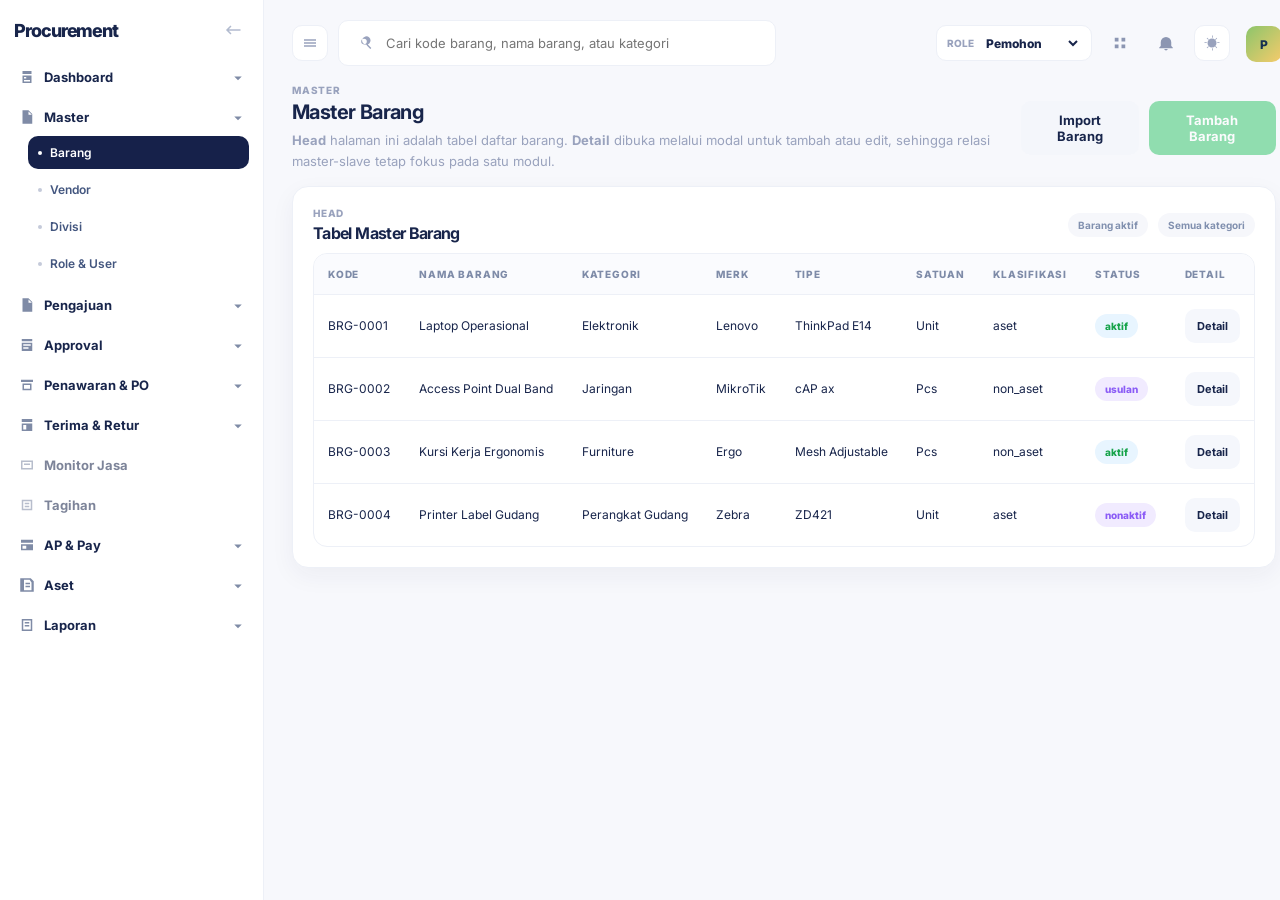
==== index.html @ 5fab6280 "menambahkan prototype" ====
﻿<!DOCTYPE html>
<html lang="en">
  <head>
    <meta charset="UTF-8" />
    <meta name="viewport" content="width=device-width, initial-scale=1.0" />
    <title>Master Barang - Procurement UI Prototype</title>
    <link rel="preconnect" href="https://fonts.googleapis.com" />
    <link rel="preconnect" href="https://fonts.gstatic.com" crossorigin />
    <link
      href="https://fonts.googleapis.com/css2?family=Inter:wght@400;500;600;700;800&display=swap"
      rel="stylesheet"
    />
    <link rel="stylesheet" href="./styles.css" />
  </head>
  <body
    data-theme="light"
    data-entity-singular="Barang"
    data-entity-plural="Master Barang"
  >
    <div class="app-shell">
      <aside class="sidebar" id="sidebar">
        <div class="sidebar-brand">
          <div class="brand-word">Procurement</div>
          <button class="collapse-button" type="button" aria-label="Collapse sidebar">
            <svg viewBox="0 0 24 24" aria-hidden="true">
              <path d="M10 7.4 8.6 6 2.6 12l6 6 1.4-1.4L6.4 13H22v-2H6.4L10 7.4Z" />
            </svg>
          </button>
        </div>

        <nav class="sidebar-nav">
          <div class="nav-module">
            <button class="nav-module-head" type="button" aria-expanded="false">
              <span class="nav-module-title">
                <span class="nav-module-icon">
                  <svg viewBox="0 0 24 24" aria-hidden="true">
                    <path d="M6 4h12v4H6V4Zm0 6h12v10H6V10Zm2 2v2h3v-2H8Zm0 4v2h8v-2H8Z" />
                  </svg>
                </span>
                Dashboard
              </span>
              <span class="nav-module-arrow">
                <svg viewBox="0 0 24 24" aria-hidden="true">
                  <path d="m7 10 5 5 5-5H7Z" />
                </svg>
              </span>
            </button>
            <div class="nav-submenu" hidden>
              <a class="nav-sublink is-disabled" href="#">Ringkas</a>
              <a class="nav-sublink is-disabled" href="#">Inbox</a>
            </div>
          </div>
          <div class="nav-module">
            <button class="nav-module-head" type="button" aria-expanded="true">
              <span class="nav-module-title">
                <span class="nav-module-icon">
                  <svg viewBox="0 0 24 24" aria-hidden="true">
                    <path d="M6 3h8l5 5v13H6V3Zm8 1.5V9h4.5L14 4.5Z" />
                  </svg>
                </span>
                Master
              </span>
              <span class="nav-module-arrow">
                <svg viewBox="0 0 24 24" aria-hidden="true">
                  <path d="m7 10 5 5 5-5H7Z" />
                </svg>
              </span>
            </button>
            <div class="nav-submenu">
              <a class="nav-sublink active" href="./index.html">Barang</a>
              <a class="nav-sublink" href="./master-vendor.html">Vendor</a>
              <a class="nav-sublink" href="./master-divisi-role.html">Divisi</a>
              <a class="nav-sublink" href="./master-divisi-role.html">Role & User</a>
            </div>
          </div>
          <div class="nav-module">
            <button class="nav-module-head" type="button" aria-expanded="false">
              <span class="nav-module-title">
                <span class="nav-module-icon">
                  <svg viewBox="0 0 24 24" aria-hidden="true">
                    <path d="M6 3h8l5 5v13H6V3Zm8 1.5V9h4.5L14 4.5Z" />
                  </svg>
                </span>
                Pengajuan
              </span>
              <span class="nav-module-arrow">
                <svg viewBox="0 0 24 24" aria-hidden="true">
                  <path d="m7 10 5 5 5-5H7Z" />
                </svg>
              </span>
            </button>
            <div class="nav-submenu" hidden>
              <a class="nav-sublink" href="./pengajuan-barang.html">Barang</a>
              <a class="nav-sublink" href="./pengajuan-jasa.html">Jasa</a>
            </div>
          </div>
          <div class="nav-module">
            <button class="nav-module-head" type="button" aria-expanded="false">
              <span class="nav-module-title">
                <span class="nav-module-icon">
                  <svg viewBox="0 0 24 24" aria-hidden="true">
                    <path d="M5 4h14v3H5V4Zm0 5h14v11H5V9Zm2 2v2h10v-2H7Zm0 4v2h7v-2H7Z" />
                  </svg>
                </span>
                Approval
              </span>
              <span class="nav-module-arrow">
                <svg viewBox="0 0 24 24" aria-hidden="true">
                  <path d="m7 10 5 5 5-5H7Z" />
                </svg>
              </span>
            </button>
            <div class="nav-submenu" hidden>
              <a class="nav-sublink is-disabled" href="#">Approval Divisi</a>
              <a class="nav-sublink is-disabled" href="#">Review</a>
              <a class="nav-sublink is-disabled" href="#">Approval Akun</a>
              <a class="nav-sublink is-disabled" href="#">Approval Purchasing</a>
              <a class="nav-sublink is-disabled" href="#">Approval Dir.</a>
            </div>
          </div>
          <div class="nav-module">
            <button class="nav-module-head" type="button" aria-expanded="false">
              <span class="nav-module-title">
                <span class="nav-module-icon">
                  <svg viewBox="0 0 24 24" aria-hidden="true">
                    <path d="M4 5h16v3H4V5Zm2 5h12v9H6v-9Zm2 2v5h8v-5H8Z" />
                  </svg>
                </span>
                Penawaran & PO
              </span>
              <span class="nav-module-arrow">
                <svg viewBox="0 0 24 24" aria-hidden="true">
                  <path d="m7 10 5 5 5-5H7Z" />
                </svg>
              </span>
            </button>
            <div class="nav-submenu" hidden>
              <a class="nav-sublink" href="./procurement-penawaran.html">Penawaran</a>
              <a class="nav-sublink" href="./procurement-po.html">Buat PO</a>
            </div>
          </div>
          <div class="nav-module">
            <button class="nav-module-head" type="button" aria-expanded="false">
              <span class="nav-module-title">
                <span class="nav-module-icon">
                  <svg viewBox="0 0 24 24" aria-hidden="true">
                    <path d="M5 4h14v4H5V4Zm0 6h14v10H5V10Zm2 2v6h4v-6H7Z" />
                  </svg>
                </span>
                Terima & Retur
              </span>
              <span class="nav-module-arrow">
                <svg viewBox="0 0 24 24" aria-hidden="true">
                  <path d="m7 10 5 5 5-5H7Z" />
                </svg>
              </span>
            </button>
            <div class="nav-submenu" hidden>
              <a class="nav-sublink is-disabled" href="#">Penerimaan</a>
              <a class="nav-sublink is-disabled" href="#">Retur</a>
            </div>
          </div>
          <div class="nav-module">
            <a class="nav-module-link is-disabled" href="#">
              <span class="nav-module-title">
                <span class="nav-module-icon">
                  <svg viewBox="0 0 24 24" aria-hidden="true">
                    <path d="M4 6h16v12H4V6Zm2 2v8h12V8H6Zm2 2h8v2H8v-2Z" />
                  </svg>
                </span>
                Monitor Jasa
              </span>
            </a>
          </div>
          <div class="nav-module">
            <a class="nav-module-link is-disabled" href="#">
              <span class="nav-module-title">
                <span class="nav-module-icon">
                  <svg viewBox="0 0 24 24" aria-hidden="true">
                    <path d="M5 5h14v14H5V5Zm2 2v10h10V7H7Zm2 2h6v2H9V9Zm0 4h6v2H9v-2Z" />
                  </svg>
                </span>
                Tagihan
              </span>
            </a>
          </div>
          <div class="nav-module">
            <button class="nav-module-head" type="button" aria-expanded="false">
              <span class="nav-module-title">
                <span class="nav-module-icon">
                  <svg viewBox="0 0 24 24" aria-hidden="true">
                    <path d="M4 5h16v4H4V5Zm0 6h16v8H4v-8Zm2 2v4h5v-4H6Z" />
                  </svg>
                </span>
                AP & Pay
              </span>
              <span class="nav-module-arrow">
                <svg viewBox="0 0 24 24" aria-hidden="true">
                  <path d="m7 10 5 5 5-5H7Z" />
                </svg>
              </span>
            </button>
            <div class="nav-submenu" hidden>
              <a class="nav-sublink is-disabled" href="#">Anggaran</a>
              <a class="nav-sublink is-disabled" href="#">Bayar</a>
            </div>
          </div>
          <div class="nav-module">
            <button class="nav-module-head" type="button" aria-expanded="false">
              <span class="nav-module-title">
                <span class="nav-module-icon">
                  <svg viewBox="0 0 24 24" aria-hidden="true">
                    <path d="M7 3h10l4 4v14H3V3h4Zm1 2v14h10V8.5L15.5 5H8Zm2 4h6v2h-6V9Zm0 4h6v2h-6v-2Z" />
                  </svg>
                </span>
                Aset
              </span>
              <span class="nav-module-arrow">
                <svg viewBox="0 0 24 24" aria-hidden="true">
                  <path d="m7 10 5 5 5-5H7Z" />
                </svg>
              </span>
            </button>
            <div class="nav-submenu" hidden>
              <a class="nav-sublink is-disabled" href="#">Item Aset</a>
              <a class="nav-sublink is-disabled" href="#">Aktivasi</a>
            </div>
          </div>
          <div class="nav-module">
            <button class="nav-module-head" type="button" aria-expanded="false">
              <span class="nav-module-title">
                <span class="nav-module-icon">
                  <svg viewBox="0 0 24 24" aria-hidden="true">
                    <path d="M5 4h14v16H5V4Zm2 2v12h10V6H7Zm2 2h6v2H9V8Zm0 4h6v2H9v-2Z" />
                  </svg>
                </span>
                Laporan
              </span>
              <span class="nav-module-arrow">
                <svg viewBox="0 0 24 24" aria-hidden="true">
                  <path d="m7 10 5 5 5-5H7Z" />
                </svg>
              </span>
            </button>
            <div class="nav-submenu" hidden>
              <a class="nav-sublink is-disabled" href="#">Histori</a>
              <a class="nav-sublink is-disabled" href="#">Arsip</a>
              <a class="nav-sublink is-disabled" href="#">Ringkas</a>
            </div>
          </div>
        </nav>
      </aside>

      <main class="main-panel">
        <header class="topbar">
          <div class="topbar-left">
            <button class="icon-button mobile-only" id="sidebarToggle" type="button" aria-label="Toggle sidebar">
              <svg viewBox="0 0 24 24" aria-hidden="true">
                <path d="M4 7h16v2H4V7Zm0 8h16v2H4v-2Zm0-4h16v2H4v-2Z" />
              </svg>
            </button>
            <label class="search-shell" aria-label="Search">
              <svg viewBox="0 0 24 24" aria-hidden="true">
                <path d="m15.5 14 5 5-1.5 1.5-5-5v-.8l-.3-.3A6 6 0 1 1 15.5 14ZM10 14a4 4 0 1 0 0-8 4 4 0 0 0 0 8Z" />
              </svg>
              <input type="text" placeholder="Cari kode barang, nama barang, atau kategori" />
            </label>
          </div>

          <div class="topbar-right">
            <button class="utility-button" type="button" aria-label="Apps">
              <svg viewBox="0 0 24 24" aria-hidden="true">
                <path d="M5 5h5v5H5V5Zm9 0h5v5h-5V5ZM5 14h5v5H5v-5Zm9 0h5v5h-5v-5Z" />
              </svg>
            </button>
            <button class="utility-button" type="button" aria-label="Notifications">
              <svg viewBox="0 0 24 24" aria-hidden="true">
                <path d="M12 22a2.5 2.5 0 0 0 2.4-2H9.6A2.5 2.5 0 0 0 12 22Zm7-6V11a7 7 0 1 0-14 0v5L3 18v1h18v-1l-2-2Z" />
              </svg>
            </button>
            <button class="theme-toggle" id="themeToggle" type="button" aria-label="Toggle theme">
              <svg class="theme-icon theme-icon-sun" viewBox="0 0 24 24" aria-hidden="true">
                <path d="M12 18a6 6 0 1 1 0-12 6 6 0 0 1 0 12Zm0-16h1v3h-1V2Zm0 17h1v3h-1v-3ZM2 11h3v1H2v-1Zm17 0h3v1h-3v-1ZM4.9 18.4l.7.7 2.1-2.1-.7-.7-2.1 2.1Zm11.2-11.2.7.7 2.1-2.1-.7-.7-2.1 2.1ZM4.9 5.6l2.1 2.1.7-.7-2.1-2.1-.7.7Zm11.2 11.2 2.1 2.1.7-.7-2.1-2.1-.7.7Z" />
              </svg>
              <svg class="theme-icon theme-icon-moon" viewBox="0 0 24 24" aria-hidden="true">
                <path d="M14.7 2.2A8.8 8.8 0 1 0 21.8 15 7.4 7.4 0 0 1 14.7 2.2Z" />
              </svg>
            </button>
            <button class="avatar-button" type="button" aria-label="Profile">
              <span class="avatar-photo">IF</span>
            </button>
          </div>
        </header>

        <section class="page-head">
          <div>
            <p class="eyebrow">MASTER</p>
            <h2>Master Barang</h2>
            <p class="page-copy">
              <strong>Head</strong> halaman ini adalah tabel daftar barang.
              <strong>Detail</strong> dibuka melalui modal untuk tambah atau
              edit, sehingga relasi master-slave tetap fokus pada satu modul.
            </p>
          </div>
          <div class="page-actions">
            <button class="secondary-button" type="button">Import Barang</button>
            <button class="primary-button" id="openCreateModal" type="button">Tambah Barang</button>
          </div>
        </section>

        <section class="panel panel-table">
          <div class="panel-head">
            <div>
              <p class="eyebrow">Head</p>
              <h3>Tabel Master Barang</h3>
            </div>
            <div class="toolbar">
              <span class="filter-chip">Barang aktif</span>
              <span class="filter-chip">Semua kategori</span>
            </div>
          </div>

          <div class="table-wrap">
            <table>
              <thead>
                <tr>
                  <th>Kode</th>
                  <th>Nama Barang</th>
                  <th>Kategori</th>
                  <th>Merk</th>
                  <th>Tipe</th>
                  <th>Satuan</th>
                  <th>Klasifikasi</th>
                  <th>Status</th>
                  <th>Detail</th>
                </tr>
              </thead>
              <tbody>
                <tr>
                  <td>BRG-0001</td>
                  <td>Laptop Operasional</td>
                  <td>Elektronik</td>
                  <td>Lenovo</td>
                  <td>ThinkPad E14</td>
                  <td>Unit</td>
                  <td>aset</td>
                  <td><span class="status-chip success">aktif</span></td>
                  <td>
                    <button
                      class="table-action"
                      type="button"
                      data-edit="true"
                      data-code="BRG-0001"
                      data-name="Laptop Operasional"
                      data-category="Elektronik"
                      data-brand="Lenovo"
                      data-type="ThinkPad E14"
                      data-unit="Unit"
                      data-classification="aset"
                      data-status="aktif"
                    >
                      Detail
                    </button>
                  </td>
                </tr>
                <tr>
                  <td>BRG-0002</td>
                  <td>Access Point Dual Band</td>
                  <td>Jaringan</td>
                  <td>MikroTik</td>
                  <td>cAP ax</td>
                  <td>Pcs</td>
                  <td>non_aset</td>
                  <td><span class="status-chip review">usulan</span></td>
                  <td>
                    <button
                      class="table-action"
                      type="button"
                      data-edit="true"
                      data-code="BRG-0002"
                      data-name="Access Point Dual Band"
                      data-category="Jaringan"
                      data-brand="MikroTik"
                      data-type="cAP ax"
                      data-unit="Pcs"
                      data-classification="non_aset"
                      data-status="usulan"
                    >
                      Detail
                    </button>
                  </td>
                </tr>
                <tr>
                  <td>BRG-0003</td>
                  <td>Kursi Kerja Ergonomis</td>
                  <td>Furniture</td>
                  <td>Ergo</td>
                  <td>Mesh Adjustable</td>
                  <td>Pcs</td>
                  <td>non_aset</td>
                  <td><span class="status-chip success">aktif</span></td>
                  <td>
                    <button
                      class="table-action"
                      type="button"
                      data-edit="true"
                      data-code="BRG-0003"
                      data-name="Kursi Kerja Ergonomis"
                      data-category="Furniture"
                      data-brand="Ergo"
                      data-type="Mesh Adjustable"
                      data-unit="Pcs"
                      data-classification="non_aset"
                      data-status="aktif"
                    >
                      Detail
                    </button>
                  </td>
                </tr>
                <tr>
                  <td>BRG-0004</td>
                  <td>Printer Label Gudang</td>
                  <td>Perangkat Gudang</td>
                  <td>Zebra</td>
                  <td>ZD421</td>
                  <td>Unit</td>
                  <td>aset</td>
                  <td><span class="status-chip danger">nonaktif</span></td>
                  <td>
                    <button
                      class="table-action"
                      type="button"
                      data-edit="true"
                      data-code="BRG-0004"
                      data-name="Printer Label Gudang"
                      data-category="Perangkat Gudang"
                      data-brand="Zebra"
                      data-type="ZD421"
                      data-unit="Unit"
                      data-classification="aset"
                      data-status="nonaktif"
                    >
                      Detail
                    </button>
                  </td>
                </tr>
              </tbody>
            </table>
          </div>
        </section>
      </main>
    </div>

    <div class="modal-backdrop" id="modalBackdrop" hidden aria-hidden="true">
      <div class="modal-card" role="dialog" aria-modal="true" aria-hidden="true" aria-labelledby="modalTitle">
        <div class="modal-head">
          <div>
            <p class="eyebrow" id="modalKicker">Detail Data</p>
            <h3 id="modalTitle">Detail Barang</h3>
          </div>
          <button class="icon-button tiny" id="closeModal" type="button" aria-label="Close modal">
            <svg viewBox="0 0 24 24" aria-hidden="true">
              <path d="m18.3 5.7-1-1L12 10 6.7 4.7l-1 1L11 11l-5.3 5.3 1 1L12 12l5.3 5.3 1-1L13 11l5.3-5.3Z" />
            </svg>
          </button>
        </div>

        <form class="modal-form" id="requestForm">
          <section class="form-section">
            <div class="form-section-head">
              <strong>Data Barang</strong>
              <p>
                Mengikuti entitas `barang`: kode barang, nama barang, kategori,
                satuan, merk, tipe, klasifikasi, dan status barang.
              </p>
            </div>

            <div class="form-grid">
              <label>
                <span>Kode Barang</span>
                <input
                  data-field="code"
                  data-primary-field
                  name="code"
                  type="text"
                  placeholder="BRG-0005"
                />
              </label>
              <label>
                <span>Nama Barang</span>
                <input
                  data-field="name"
                  name="name"
                  type="text"
                  placeholder="Laptop Operasional"
                />
              </label>
            </div>

            <div class="form-grid">
              <label>
                <span>Kategori Barang</span>
                <input
                  data-field="category"
                  name="category"
                  type="text"
                  placeholder="Elektronik"
                />
              </label>
              <label>
                <span>Satuan</span>
                <select data-field="unit" name="unit">
                  <option value="Unit">Unit</option>
                  <option value="Pcs">Pcs</option>
                  <option value="Set">Set</option>
                  <option value="Box">Box</option>
                  <option value="Roll">Roll</option>
                </select>
              </label>
            </div>

            <div class="form-grid">
              <label>
                <span>Merk</span>
                <input
                  data-field="brand"
                  name="brand"
                  type="text"
                  placeholder="Lenovo"
                />
              </label>
              <label>
                <span>Tipe</span>
                <input
                  data-field="type"
                  name="type"
                  type="text"
                  placeholder="ThinkPad E14"
                />
              </label>
            </div>

            <div class="form-grid">
              <label>
                <span>Klasifikasi Barang</span>
                <select data-field="classification" name="classification">
                  <option value="aset">aset</option>
                  <option value="non_aset">non_aset</option>
                </select>
              </label>
              <label>
                <span>Status Barang</span>
                <select data-field="status" name="status">
                  <option value="aktif">aktif</option>
                  <option value="usulan">usulan</option>
                  <option value="nonaktif">nonaktif</option>
                </select>
              </label>
            </div>
          </section>

          <div class="modal-actions">
            <button class="secondary-button" id="cancelModal" type="button">Tutup</button>
            <button class="primary-button" type="submit">Simpan</button>
          </div>
        </form>
      </div>
    </div>

    <div class="inline-alert" id="inlineAlert" hidden>
      <div class="inline-alert-icon"></div>
      <div>
        <strong id="inlineAlertTitle">Status</strong>
        <p id="inlineAlertText">Alert detail</p>
      </div>
      <button class="icon-button tiny" id="dismissAlert" type="button" aria-label="Dismiss alert">
        <svg viewBox="0 0 24 24" aria-hidden="true">
          <path d="m18.3 5.7-1-1L12 10 6.7 4.7l-1 1L11 11l-5.3 5.3 1 1L12 12l5.3 5.3 1-1L13 11l5.3-5.3Z" />
        </svg>
      </button>
    </div>

    <script src="./script.js"></script>
  </body>
</html>
---- styles.css ----
:root {
  color-scheme: light;
  --font-sans: "Inter", "Segoe UI", sans-serif;
  --bg: #f7f8fc;
  --panel: #ffffff;
  --panel-soft: #f9fafe;
  --text: #18254b;
  --text-soft: #99a2bd;
  --line: #edf0f7;
  --brand: #1f6fe5;
  --brand-soft: #e8f0ff;
  --success: #16a34a;
  --success-soft: #e8f5ff;
  --warning: #eca20c;
  --warning-soft: #fff4db;
  --danger: #8b5cf6;
  --danger-soft: #f1ebff;
  --shadow: 0 8px 24px rgba(31, 39, 74, 0.05);
  --radius-lg: 16px;
  --radius-md: 12px;
  --radius-sm: 10px;
  --font-base: 13px;
}

body[data-theme="dark"] {
  color-scheme: dark;
  --bg: #0f1728;
  --panel: #131d2d;
  --panel-soft: #182235;
  --text: #edf3ff;
  --text-soft: #92a0bd;
  --line: #212d43;
  --brand: #82a8ff;
  --brand-soft: rgba(130, 168, 255, 0.14);
  --success: #6ab8ff;
  --success-soft: rgba(106, 184, 255, 0.12);
  --warning: #f1b53e;
  --warning-soft: rgba(241, 181, 62, 0.12);
  --danger: #9f7aea;
  --danger-soft: rgba(159, 122, 234, 0.14);
  --shadow: 0 18px 40px rgba(0, 0, 0, 0.26);
}

* {
  box-sizing: border-box;
}

[hidden] {
  display: none !important;
}

html,
body {
  margin: 0;
  min-height: 100%;
  background: var(--bg);
  color: var(--text);
  font-family: var(--font-sans);
  font-size: var(--font-base);
}

body {
  overflow-x: hidden;
}

body.modal-open {
  overflow: hidden;
}

button,
input,
textarea,
select {
  font: inherit;
}

button {
  cursor: pointer;
}

svg {
  width: 18px;
  height: 18px;
  display: block;
  fill: currentColor;
}

.app-shell {
  min-height: 100vh;
  display: grid;
  grid-template-columns: 264px 1fr;
}

.sidebar {
  position: sticky;
  top: 0;
  height: 100vh;
  padding: 14px 14px 16px;
  overflow-y: auto;
  scrollbar-width: thin;
  scrollbar-color: #c5cada transparent;
  background: var(--panel);
  border-right: 1px solid var(--line);
}

.sidebar::-webkit-scrollbar {
  width: 6px;
}

.sidebar::-webkit-scrollbar-track {
  background: transparent;
}

.sidebar::-webkit-scrollbar-thumb {
  background: #c5cada;
  border-radius: 999px;
}

body[data-theme="dark"] .sidebar {
  scrollbar-color: #42516d transparent;
}

body[data-theme="dark"] .sidebar::-webkit-scrollbar-thumb {
  background: #42516d;
}

.sidebar-brand,
.topbar,
.topbar-left,
.topbar-right,
.page-head,
.page-actions,
.panel-head,
.toolbar,
.modal-head,
.modal-actions {
  display: flex;
  align-items: center;
}

.sidebar-brand,
.topbar,
.page-head,
.panel-head,
.modal-head {
  justify-content: space-between;
}

.sidebar-brand {
  gap: 8px;
  margin-bottom: 16px;
}

.brand-word {
  font-size: 18px;
  font-weight: 800;
  letter-spacing: -0.06em;
  color: var(--text);
}

.collapse-button,
.utility-button,
.avatar-button {
  border: 0;
}

.collapse-button {
  width: 32px;
  height: 32px;
  display: grid;
  place-items: center;
  border-radius: 10px;
  background: transparent;
  color: #b2bbcf;
}

.sidebar-kicker,
.eyebrow {
  margin: 0 0 4px;
  color: var(--text-soft);
  font-size: 10px;
  font-weight: 800;
  letter-spacing: 0.08em;
  text-transform: uppercase;
}

.sidebar-brand h1,
.page-head h2,
.panel-head h3,
.modal-head h3 {
  margin: 0;
}

.sidebar-nav {
  display: grid;
  gap: 10px;
}

.nav-module {
  display: grid;
  gap: 4px;
}

.nav-module-link,
.nav-module-head {
  display: flex;
  align-items: center;
  justify-content: space-between;
  gap: 8px;
  width: 100%;
  padding: 6px 4px;
  border: 0;
  background: transparent;
  color: var(--text);
}

.nav-module-link {
  text-decoration: none;
  border-radius: 10px;
}

.nav-module-title {
  display: inline-flex;
  align-items: center;
  gap: 8px;
  font-size: 13px;
  font-weight: 700;
}

.nav-module-icon,
.nav-module-arrow {
  color: #7f8ba6;
}

.nav-module-icon {
  width: 18px;
  height: 18px;
  display: grid;
  place-items: center;
}

.nav-module-arrow {
  width: 16px;
  height: 16px;
  display: grid;
  place-items: center;
}

.nav-submenu {
  display: grid;
  gap: 4px;
  padding-left: 14px;
}

.nav-sublink {
  position: relative;
  padding: 9px 12px 9px 22px;
  border-radius: 10px;
  color: #43567f;
  text-decoration: none;
  font-weight: 600;
  font-size: 12px;
}

.nav-sublink::before {
  content: "";
  position: absolute;
  left: 10px;
  top: 50%;
  width: 4px;
  height: 4px;
  border-radius: 50%;
  background: #c5cada;
  transform: translateY(-50%);
}

.nav-sublink.active {
  background: #16214a;
  color: #fff;
}

.nav-sublink.active::before {
  background: #ffffff;
}

.nav-sublink:hover:not(.active) {
  background: #f6f8fd;
}

.nav-module-link:hover:not(.active):not(.is-disabled) {
  background: #f6f8fd;
}

.nav-module-link.active {
  background: #16214a;
  color: #fff;
}

.nav-module-link.active .nav-module-icon {
  color: #fff;
}

.nav-module-link.is-disabled,
.nav-sublink.is-disabled {
  opacity: 0.56;
  pointer-events: none;
}

body[data-theme="dark"] .nav-sublink {
  color: #b5c1d9;
}

body[data-theme="dark"] .nav-sublink:hover:not(.active) {
  background: #18243a;
}

body[data-theme="dark"] .nav-module-link:hover:not(.active):not(.is-disabled) {
  background: #18243a;
}

body[data-theme="dark"] .nav-module-icon,
body[data-theme="dark"] .nav-module-arrow {
  color: #97a4be;
}

.main-panel {
  padding: 20px 28px 32px;
}

.topbar {
  gap: 12px;
  margin-bottom: 18px;
}

.topbar-left,
.topbar-right,
.page-actions,
.toolbar,
.modal-actions {
  gap: 10px;
}

.mobile-only,
.theme-icon-moon {
  display: none;
}

body[data-theme="dark"] .theme-icon-sun {
  display: none;
}

body[data-theme="dark"] .theme-icon-moon {
  display: block;
}

.search-shell {
  min-width: 438px;
  display: flex;
  align-items: center;
  gap: 10px;
  padding: 13px 18px;
  border-radius: var(--radius-sm);
  background: var(--panel);
  border: 1px solid var(--line);
  color: var(--text-soft);
}

.search-shell input {
  width: 100%;
  border: 0;
  outline: 0;
  background: transparent;
  color: var(--text);
}

.icon-button,
.theme-toggle,
.secondary-button,
.primary-button,
.table-action {
  border: 0;
}

.icon-button,
.theme-toggle {
  width: 36px;
  height: 36px;
  display: grid;
  place-items: center;
  border-radius: var(--radius-sm);
  background: var(--panel);
  border: 1px solid var(--line);
  color: var(--text-soft);
}

.utility-button,
.avatar-button {
  width: 36px;
  height: 36px;
  display: grid;
  place-items: center;
  border-radius: 10px;
  background: transparent;
  color: #8c96b2;
}

.icon-button.tiny {
  width: 28px;
  height: 28px;
}

.avatar-photo {
  width: 36px;
  height: 36px;
  border-radius: 10px;
  display: grid;
  place-items: center;
  background: linear-gradient(135deg, #8cc56b, #f6cb6b);
  color: #163051;
  font-size: 12px;
  font-weight: 800;
}

.inline-alert-icon {
  width: 8px;
  height: 8px;
  border-radius: 50%;
}

.role-dot {
  background: var(--success);
}

.page-head,
.panel,
.modal-card,
.inline-alert {
  background: var(--panel);
  border: 1px solid var(--line);
  box-shadow: var(--shadow);
}

.page-head,
.panel,
.modal-card {
  border-radius: var(--radius-lg);
}

.page-head {
  padding: 0;
  margin-bottom: 14px;
  background: transparent;
  border: 0;
  box-shadow: none;
}

.page-head h2 {
  font-size: 20px;
  letter-spacing: -0.03em;
}

.page-copy {
  max-width: 760px;
  margin: 6px 0 0;
  color: var(--text-soft);
  line-height: 1.6;
}

.secondary-button,
.primary-button,
.table-action {
  padding: 11px 16px;
  border-radius: var(--radius-sm);
  font-weight: 700;
  text-decoration: none;
  display: inline-flex;
  align-items: center;
  justify-content: center;
}

.secondary-button {
  background: #f4f6fb;
  color: var(--text);
}

.secondary-button.danger-button {
  color: var(--danger);
}

.primary-button:disabled,
.secondary-button:disabled {
  cursor: not-allowed;
  opacity: 0.48;
}

body[data-theme="dark"] .secondary-button {
  background: #1a2640;
  color: #fff;
}

body[data-theme="dark"] .secondary-button.danger-button {
  color: #ff8f9c;
}

.primary-button {
  background: #20c15d;
  color: #fff;
}

.role-switcher {
  display: inline-flex;
  align-items: center;
  gap: 8px;
  min-height: 36px;
  padding: 0 10px;
  border: 1px solid var(--line);
  border-radius: var(--radius-sm);
  background: var(--panel);
}

.role-switcher span {
  color: var(--text-soft);
  font-size: 10px;
  font-weight: 800;
  text-transform: uppercase;
}

.role-switcher select {
  border: 0;
  outline: 0;
  background: transparent;
  color: var(--text);
  font-weight: 800;
  font-size: 12px;
}

.panel {
  padding: 20px;
  margin-bottom: 16px;
}

.panel-note {
  margin: 8px 0 0;
  color: var(--text-soft);
  line-height: 1.6;
}

.panel-head {
  gap: 12px;
  margin-bottom: 10px;
}

.panel-head h3 {
  font-size: 16px;
  letter-spacing: -0.04em;
}

.toolbar {
  flex-wrap: wrap;
}

.filter-chip {
  display: inline-flex;
  align-items: center;
  justify-content: center;
  padding: 6px 10px;
  border-radius: 999px;
  background: #f6f7fb;
  color: #8190af;
  font-size: 10px;
  font-weight: 700;
}

body[data-theme="dark"] .filter-chip {
  background: #1a2437;
}

.table-wrap {
  overflow-x: auto;
  border: 1px solid var(--line);
  border-radius: 14px;
  background: var(--panel);
  scrollbar-width: thin;
  scrollbar-color: #c5cada transparent;
}

.table-wrap::-webkit-scrollbar {
  width: 8px;
  height: 8px;
}

.table-wrap::-webkit-scrollbar-track {
  background: transparent;
}

.table-wrap::-webkit-scrollbar-thumb {
  background: #c5cada;
  border-radius: 999px;
}

body[data-theme="dark"] .table-wrap {
  scrollbar-color: #42516d transparent;
}

body[data-theme="dark"] .table-wrap::-webkit-scrollbar-thumb {
  background: #42516d;
}

.panel-table .table-wrap {
  max-height: min(58vh, 560px);
}

table {
  width: 100%;
  min-width: 940px;
  border-collapse: collapse;
}

th,
td {
  padding: 14px 14px;
  border-bottom: 1px solid var(--line);
  text-align: left;
  vertical-align: middle;
}

th {
  color: #7e8ba8;
  font-size: 10px;
  font-weight: 800;
  letter-spacing: 0.08em;
  text-transform: uppercase;
  background: #fafbfe;
  white-space: nowrap;
  position: sticky;
  top: 0;
  z-index: 1;
}

body[data-theme="dark"] th {
  background: #162034;
  color: #9cadca;
}

td {
  font-size: 12px;
}

tbody tr:last-child td {
  border-bottom: 0;
}

tbody tr:hover {
  background: #fbfcff;
}

body[data-theme="dark"] tbody tr:hover {
  background: #162034;
}

.master-slave-row {
  cursor: pointer;
}

.master-slave-row.is-active {
  background: rgba(31, 111, 229, 0.06);
}

.status-chip {
  display: inline-flex;
  align-items: center;
  justify-content: center;
  padding: 6px 10px;
  border-radius: 999px;
  font-size: 10px;
  font-style: normal;
  font-weight: 800;
}

.status-chip.waiting {
  background: var(--warning-soft);
  color: var(--warning);
}

.status-chip.review {
  background: var(--danger-soft);
  color: var(--danger);
}

.status-chip.success {
  background: var(--success-soft);
  color: var(--success);
}

.status-chip.danger {
  background: var(--danger-soft);
  color: var(--danger);
}

.status-chip.info {
  background: var(--brand-soft);
  color: var(--brand);
}

.table-action {
  min-height: 34px;
  padding: 8px 12px;
  background: #f5f7fc;
  color: var(--text);
  font-size: 11px;
  font-weight: 700;
}

body[data-theme="dark"] .table-action {
  background: #1a2640;
  color: #e5ecfb;
}

.content-grid {
  display: grid;
  grid-template-columns: minmax(0, 1.45fr) minmax(300px, 0.85fr);
  gap: 16px;
}

.content-stack {
  display: grid;
  gap: 16px;
}

.flow-strip {
  display: grid;
  grid-template-columns: repeat(5, minmax(0, 1fr));
  gap: 10px;
}

.flow-step {
  padding: 14px;
  border-radius: var(--radius-md);
  border: 1px solid var(--line);
  background: var(--panel-soft);
}

.flow-step.active {
  border-color: #dfe6f4;
  background: #fbfcff;
}

.flow-step p,
.mini-grid-row span,
.inline-alert p {
  color: var(--text-soft);
}

.flow-step p {
  margin: 8px 0 0;
  line-height: 1.6;
}

.mini-grid {
  display: grid;
  gap: 8px;
}

.mini-grid-head,
.mini-grid-row {
  display: grid;
  grid-template-columns: 1fr 1fr 1fr 1fr;
  gap: 10px;
  padding: 12px;
  border-radius: var(--radius-md);
}

.mini-grid-head {
  background: transparent;
  color: var(--text-soft);
  font-size: 10px;
  font-weight: 800;
  letter-spacing: 0.08em;
  text-transform: uppercase;
}

.mini-grid-row {
  background: var(--panel-soft);
  border: 1px solid var(--line);
}

.detail-list,
.summary-list {
  display: grid;
  gap: 10px;
}

.detail-row,
.summary-row {
  display: grid;
  grid-template-columns: 130px 1fr;
  gap: 12px;
  padding-bottom: 10px;
  border-bottom: 1px solid var(--line);
}

.detail-row:last-child,
.summary-row:last-child {
  padding-bottom: 0;
  border-bottom: 0;
}

.detail-label,
.summary-label {
  color: var(--text-soft);
  font-size: 10px;
  font-weight: 800;
  letter-spacing: 0.08em;
  text-transform: uppercase;
}

.detail-value,
.summary-value {
  line-height: 1.6;
}

.approval-timeline {
  display: grid;
  gap: 12px;
}

.approval-item {
  display: grid;
  grid-template-columns: 16px 1fr;
  gap: 12px;
}

.approval-dot {
  width: 10px;
  height: 10px;
  margin-top: 6px;
  border-radius: 999px;
  background: var(--brand);
}

.approval-item.success .approval-dot {
  background: var(--success);
}

.approval-item.warning .approval-dot {
  background: var(--warning);
}

.approval-item.review .approval-dot {
  background: var(--danger);
}

.approval-body strong,
.approval-body p {
  display: block;
}

.approval-body p {
  margin: 4px 0 0;
  color: var(--text-soft);
  line-height: 1.6;
}

.tag-row {
  display: flex;
  flex-wrap: wrap;
  gap: 8px;
}

.page-form {
  display: grid;
  gap: 14px;
}

.check-row {
  display: flex;
  align-items: center;
  gap: 10px;
  padding: 12px 14px;
  border-radius: var(--radius-sm);
  border: 1px solid var(--line);
  background: #fbfcff;
}

.check-row input {
  width: 16px;
  height: 16px;
  margin: 0;
}

.muted-box {
  padding: 14px;
  border: 1px dashed var(--line);
  border-radius: var(--radius-md);
  background: var(--panel-soft);
  color: var(--text-soft);
  line-height: 1.6;
}

.modal-backdrop {
  position: fixed;
  inset: 0;
  display: grid;
  place-items: center;
  background: rgba(15, 23, 37, 0.45);
  padding: 20px;
  z-index: 30;
}

.modal-card {
  width: min(760px, 100%);
  max-height: calc(100vh - 40px);
  display: grid;
  grid-template-rows: auto minmax(0, 1fr);
  padding: 20px;
  overflow: hidden;
}

.modal-card.modal-card-wide {
  width: min(1080px, 100%);
}

.modal-card.modal-card-picker {
  width: min(860px, 100%);
}

.modal-head {
  gap: 12px;
  margin-bottom: 14px;
}

.modal-form {
  display: grid;
  gap: 12px;
  min-height: 0;
  overflow-y: auto;
  padding-right: 4px;
  align-content: start;
  scrollbar-width: thin;
  scrollbar-color: #c5cada transparent;
}

.modal-form::-webkit-scrollbar {
  width: 6px;
}

.modal-form::-webkit-scrollbar-track {
  background: transparent;
}

.modal-form::-webkit-scrollbar-thumb {
  background: #c5cada;
  border-radius: 999px;
}

body[data-theme="dark"] .modal-form {
  scrollbar-color: #42516d transparent;
}

body[data-theme="dark"] .modal-form::-webkit-scrollbar-thumb {
  background: #42516d;
}

.form-section {
  display: grid;
  gap: 12px;
  padding: 16px;
  border: 1px solid var(--line);
  border-radius: var(--radius-md);
  background: var(--panel-soft);
}

.form-section-head {
  display: grid;
  gap: 0;
}

.form-section-head strong {
  font-size: 12px;
}

.form-section-head p,
.form-inline-note {
  margin: 0;
  color: var(--text-soft);
  line-height: 1.6;
}

.form-grid {
  display: grid;
  grid-template-columns: repeat(2, minmax(0, 1fr));
  gap: 12px;
}

.field-span-2 {
  grid-column: 1 / -1;
}

.form-inline-note {
  padding: 10px 12px;
  border-radius: var(--radius-sm);
  background: var(--panel);
  border: 1px dashed var(--line);
}

.form-inline-note.compact,
.field-note {
  padding: 0;
  border: 0;
  background: transparent;
  font-size: 11px;
}

.field-note {
  margin: 6px 0 0;
  color: var(--text-soft);
  line-height: 1.5;
}

.modal-form label span {
  display: block;
  margin-bottom: 6px;
  font-weight: 700;
}

.modal-form input,
.modal-form textarea,
.modal-form select {
  width: 100%;
  padding: 12px 14px;
  border-radius: var(--radius-sm);
  border: 1px solid var(--line);
  background: #fbfcff;
  color: var(--text);
  outline: 0;
}

.page-form input,
.page-form textarea,
.page-form select {
  width: 100%;
  padding: 12px 14px;
  border-radius: var(--radius-sm);
  border: 1px solid var(--line);
  background: #fbfcff;
  color: var(--text);
  outline: 0;
}

.modal-form input[readonly],
.modal-form textarea[readonly] {
  background: #f2f5fb;
  color: #607193;
}

body[data-theme="dark"] .modal-form input[readonly],
body[data-theme="dark"] .modal-form textarea[readonly] {
  background: #10192a;
  color: #a8b7d4;
}

.field-with-action {
  display: grid;
  grid-template-columns: minmax(0, 1fr) auto;
  gap: 10px;
}

.selected-item-summary {
  display: grid;
  gap: 4px;
  padding: 12px 14px;
  border-radius: var(--radius-sm);
  border: 1px dashed var(--line);
  background: var(--panel);
}

.selected-item-summary strong {
  font-size: 12px;
}

.selected-item-summary p {
  margin: 0;
  color: var(--text-soft);
  line-height: 1.5;
}

.reference-shell {
  display: grid;
  gap: 12px;
}

.reference-toolbar {
  display: flex;
  gap: 10px;
  align-items: center;
  justify-content: space-between;
  flex-wrap: wrap;
}

.reference-search {
  min-width: min(420px, 100%);
  display: flex;
  align-items: center;
  gap: 10px;
  padding: 12px 14px;
  border: 1px solid var(--line);
  border-radius: var(--radius-sm);
  background: var(--panel);
  color: var(--text-soft);
}

.reference-search input {
  width: 100%;
  border: 0;
  outline: 0;
  background: transparent;
  color: var(--text);
}

.reference-list {
  display: grid;
  gap: 10px;
}

.reference-card {
  display: grid;
  gap: 8px;
  padding: 14px;
  border: 1px solid var(--line);
  border-radius: var(--radius-md);
  background: var(--panel-soft);
}

.reference-card-head,
.reference-card-meta {
  display: flex;
  gap: 10px;
  align-items: center;
  justify-content: space-between;
  flex-wrap: wrap;
}

.reference-card-title {
  display: grid;
  gap: 3px;
}

.reference-card-title strong {
  font-size: 13px;
}

.reference-card-title span,
.reference-empty p {
  color: var(--text-soft);
}

.reference-empty {
  padding: 18px;
  border-radius: var(--radius-md);
  border: 1px dashed var(--line);
  background: var(--panel-soft);
}

.reference-empty p {
  margin: 4px 0 0;
  line-height: 1.6;
}

.reference-meta-chip {
  display: inline-flex;
  align-items: center;
  justify-content: center;
  padding: 5px 9px;
  border-radius: 999px;
  background: #eef2fb;
  color: #6b7a99;
  font-size: 10px;
  font-weight: 700;
}

body[data-theme="dark"] .reference-meta-chip {
  background: #1b2740;
  color: #b4c3df;
}

.modal-actions {
  justify-content: flex-end;
  margin-top: 4px;
}

.modal-actions-inline {
  margin-top: 0;
}

.modal-form > .modal-actions {
  position: sticky;
  bottom: 0;
  z-index: 2;
  margin-top: 0;
  padding-top: 12px;
  background: linear-gradient(180deg, rgba(255, 255, 255, 0), var(--panel-soft) 34%);
}

body[data-theme="dark"] .modal-form > .modal-actions {
  background: linear-gradient(180deg, rgba(15, 23, 40, 0), var(--panel-soft) 34%);
}

.modal-detail-layout {
  display: grid;
  grid-template-columns: minmax(0, 1.15fr) minmax(280px, 0.85fr);
  gap: 16px;
}

.modal-detail-stack {
  display: grid;
  gap: 12px;
}

.approval-strip {
  padding: 2px 4px 8px;
}

.approval-flow {
  display: grid;
  gap: 0;
}

.approval-flow-horizontal {
  grid-template-columns: repeat(3, minmax(128px, 1fr));
  overflow-x: auto;
  padding: 0 0 2px;
  scrollbar-width: thin;
}

.approval-step {
  display: grid;
  grid-template-rows: minmax(24px, auto) 18px minmax(18px, auto);
  justify-items: center;
  min-width: 128px;
  text-align: center;
}

.approval-person {
  align-self: end;
  color: var(--text-soft);
  font-size: 10px;
  line-height: 1.25;
}

.approval-track {
  position: relative;
  width: 100%;
  display: grid;
  place-items: center;
}

.approval-track::before,
.approval-track::after {
  content: "";
  position: absolute;
  top: 50%;
  width: 50%;
  height: 1px;
  transform: translateY(-50%);
  background: var(--line);
}

.approval-track::before {
  left: 0;
}

.approval-track::after {
  right: 0;
}

.approval-step:first-child .approval-track::before,
.approval-step:last-child .approval-track::after {
  display: none;
}

.approval-step[data-kind="success"] .approval-track::before,
.approval-step[data-kind="success"] .approval-track::after {
  background: var(--success);
}

.approval-step[data-kind="warning"] .approval-track::before {
  background: var(--success);
}

.approval-state {
  color: var(--text-soft);
  font-size: 9px;
  font-weight: 700;
  line-height: 1.25;
}

.approval-dot {
  position: relative;
  z-index: 1;
  width: 11px;
  height: 11px;
  border-radius: 50%;
  border: 1px solid #d8deea;
  background: #b7c0d4;
}

.approval-step[data-kind="success"] .approval-dot {
  background: var(--success);
  border-color: var(--success);
}

.approval-step[data-kind="warning"] .approval-dot {
  background: var(--warning);
  border-color: var(--warning);
}

.approval-step[data-kind="review"] .approval-dot {
  background: var(--brand);
  border-color: var(--brand);
}

.approval-step[data-kind="error"] .approval-dot {
  background: var(--danger);
  border-color: var(--danger);
}

.approval-step[data-kind="success"] .approval-state {
  color: var(--success);
}

.approval-step[data-kind="warning"] .approval-state {
  color: var(--warning);
}

.approval-step[data-kind="review"] .approval-state {
  color: var(--brand);
}

.approval-step[data-kind="error"] .approval-state {
  color: var(--danger);
}

.detail-status-actions {
  display: flex;
  gap: 8px;
  align-items: center;
  margin-right: auto;
  flex-wrap: wrap;
}

.draft-items-shell {
  display: grid;
  gap: 10px;
}

.modal-form .table-wrap {
  max-height: min(42vh, 380px);
}

.draft-items-table {
  min-width: 980px;
}

.draft-empty-cell {
  color: var(--text-soft);
  text-align: center;
  background: var(--panel);
  padding-block: 28px;
  line-height: 1.6;
}

.table-action-group {
  display: inline-flex;
  gap: 8px;
  flex-wrap: nowrap;
}

.draft-items-table td:last-child,
.draft-items-table th:last-child {
  width: 1%;
  white-space: nowrap;
}

.draft-items-table td:first-child {
  min-width: 220px;
}

.inline-alert {
  position: fixed;
  top: 18px;
  right: 18px;
  width: min(560px, calc(100vw - 32px));
  display: grid;
  grid-template-columns: auto 1fr auto;
  gap: 12px;
  align-items: start;
  padding: 12px;
  border-radius: var(--radius-md);
  z-index: 35;
}

.inline-alert-icon {
  margin-top: 5px;
  background: var(--brand);
}

.inline-alert[data-kind="success"] .inline-alert-icon {
  background: var(--success);
}

.inline-alert[data-kind="warning"] .inline-alert-icon {
  background: var(--warning);
}

.inline-alert[data-kind="error"] .inline-alert-icon {
  background: var(--danger);
}

.inline-alert p {
  margin: 4px 0 0;
  line-height: 1.5;
}

@media (max-width: 1080px) {
  .content-grid,
  .flow-strip {
    grid-template-columns: 1fr;
  }
}

@media (max-width: 980px) {
  .app-shell {
    grid-template-columns: 1fr;
  }

  .sidebar {
    position: fixed;
    left: 0;
    top: 0;
    bottom: 0;
    width: 228px;
    transform: translateX(-100%);
    transition: transform 180ms ease;
    z-index: 32;
  }

  .sidebar.is-open {
    transform: translateX(0);
  }

  .mobile-only {
    display: grid;
  }

  .search-shell {
    min-width: 0;
    width: 100%;
  }

  .topbar,
  .page-head {
    flex-direction: column;
    align-items: stretch;
  }

  .page-actions,
  .toolbar,
  .modal-actions {
    flex-wrap: wrap;
  }

  .mini-grid-head,
  .mini-grid-row,
  .form-grid,
  .approval-flow-horizontal {
    grid-template-columns: 1fr;
  }

  .field-with-action {
    grid-template-columns: 1fr;
  }

  .approval-step {
    grid-template-rows: auto 16px auto;
  }

  .approval-track::before,
  .approval-track::after {
    display: none;
  }

  .reference-search {
    min-width: 0;
    width: 100%;
  }
}

@media (max-width: 640px) {
  .topbar-right {
    justify-content: space-between;
    width: 100%;
  }

  .modal-backdrop {
    padding: 12px;
  }

  .modal-card {
    max-height: calc(100vh - 24px);
    padding: 16px;
  }
}
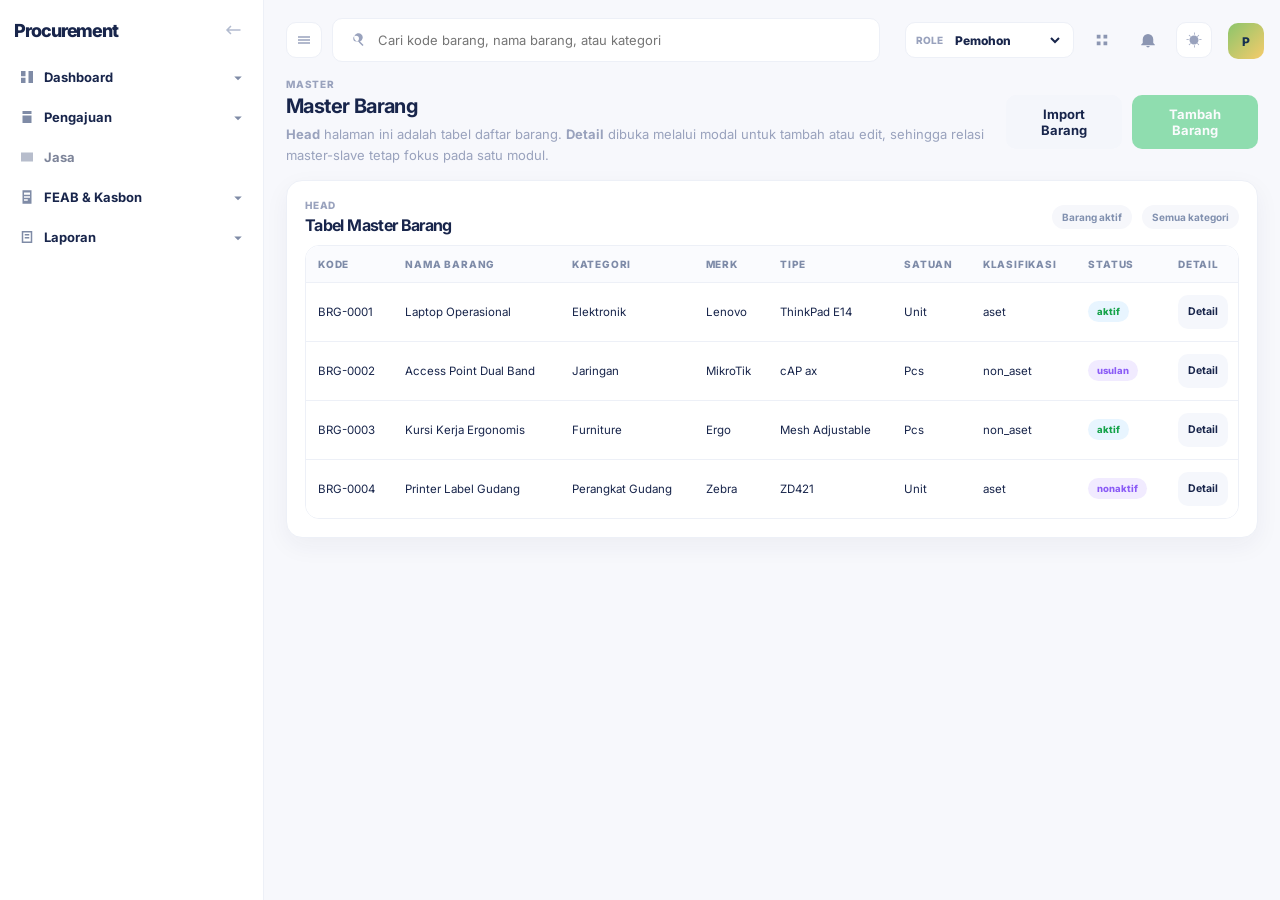
==== commit 38b28275: "update penawaran dan po" ====
--- a/index.html
+++ b/index.html
@@ -156,7 +156,7 @@
               </span>
             </button>
             <div class="nav-submenu" hidden>
-              <a class="nav-sublink is-disabled" href="#">Penerimaan</a>
+              <a class="nav-sublink" href="./penerimaan-barang.html">Penerimaan</a>
               <a class="nav-sublink is-disabled" href="#">Retur</a>
             </div>
           </div>
--- a/styles.css
+++ b/styles.css
@@ -89,6 +89,7 @@
   min-height: 100vh;
   display: grid;
   grid-template-columns: 264px 1fr;
+  min-width: 0;
 }
 
 .sidebar {
@@ -324,12 +325,16 @@
 }
 
 .main-panel {
-  padding: 20px 28px 32px;
+  min-width: 0;
+  overflow-x: hidden;
+  padding: 18px 22px 28px;
 }
 
 .topbar {
+  justify-content: space-between;
   gap: 12px;
-  margin-bottom: 18px;
+  min-width: 0;
+  margin-bottom: 16px;
 }
 
 .topbar-left,
@@ -340,6 +345,15 @@
   gap: 10px;
 }
 
+.topbar-left {
+  flex: 1 1 auto;
+  min-width: 0;
+}
+
+.topbar-right {
+  flex: 0 0 auto;
+}
+
 .mobile-only,
 .theme-icon-moon {
   display: none;
@@ -354,11 +368,12 @@
 }
 
 .search-shell {
-  min-width: 438px;
+  width: min(548px, 100%);
+  min-width: 0;
   display: flex;
   align-items: center;
   gap: 10px;
-  padding: 13px 18px;
+  padding: 12px 16px;
   border-radius: var(--radius-sm);
   background: var(--panel);
   border: 1px solid var(--line);
@@ -535,7 +550,9 @@
 }
 
 .panel {
-  padding: 20px;
+  min-width: 0;
+  overflow: hidden;
+  padding: 18px;
   margin-bottom: 16px;
 }
 
@@ -546,6 +563,7 @@
 }
 
 .panel-head {
+  min-width: 0;
   gap: 12px;
   margin-bottom: 10px;
 }
@@ -576,6 +594,9 @@
 }
 
 .table-wrap {
+  width: 100%;
+  max-width: 100%;
+  min-width: 0;
   overflow-x: auto;
   border: 1px solid var(--line);
   border-radius: 14px;
@@ -607,7 +628,7 @@
 }
 
 .panel-table .table-wrap {
-  max-height: min(58vh, 560px);
+  max-height: min(62vh, 580px);
 }
 
 table {
@@ -616,9 +637,13 @@
   border-collapse: collapse;
 }
 
+.wide-status-table {
+  min-width: 1320px;
+}
+
 th,
 td {
-  padding: 14px 14px;
+  padding: 12px 12px;
   border-bottom: 1px solid var(--line);
   text-align: left;
   vertical-align: middle;
@@ -643,7 +668,33 @@
 }
 
 td {
-  font-size: 12px;
+  font-size: 11.5px;
+}
+
+.cell-stack {
+  display: grid;
+  gap: 3px;
+}
+
+.cell-stack strong {
+  font-size: 11.5px;
+}
+
+.cell-stack span {
+  color: var(--text-soft);
+  font-size: 10px;
+  font-weight: 700;
+}
+
+.wide-status-table th,
+.wide-status-table td {
+  white-space: nowrap;
+}
+
+.wide-status-table th:last-child,
+.wide-status-table td:last-child {
+  width: 1%;
+  min-width: 76px;
 }
 
 tbody tr:last-child td {
@@ -670,9 +721,9 @@
   display: inline-flex;
   align-items: center;
   justify-content: center;
-  padding: 6px 10px;
+  padding: 5px 9px;
   border-radius: 999px;
-  font-size: 10px;
+  font-size: 9.5px;
   font-style: normal;
   font-weight: 800;
 }
@@ -704,10 +755,10 @@
 
 .table-action {
   min-height: 34px;
-  padding: 8px 12px;
+  padding: 7px 10px;
   background: #f5f7fc;
   color: var(--text);
-  font-size: 11px;
+  font-size: 10.5px;
   font-weight: 700;
 }
 
@@ -903,25 +954,32 @@
   display: grid;
   place-items: center;
   background: rgba(15, 23, 37, 0.45);
-  padding: 20px;
+  padding: 10px;
   z-index: 30;
 }
 
 .modal-card {
   width: min(760px, 100%);
-  max-height: calc(100vh - 40px);
-  display: grid;
-  grid-template-rows: auto minmax(0, 1fr);
+  height: auto;
+  max-height: calc(100dvh - 20px);
+  display: flex;
+  flex-direction: column;
   padding: 20px;
   overflow: hidden;
 }
 
 .modal-card.modal-card-wide {
   width: min(1080px, 100%);
+  height: min(960px, calc(100dvh - 20px));
+}
+
+.modal-card.modal-card-content-fit {
+  height: auto;
 }
 
 .modal-card.modal-card-picker {
   width: min(860px, 100%);
+  height: min(760px, calc(100dvh - 20px));
 }
 
 .modal-head {
@@ -933,7 +991,9 @@
   display: grid;
   gap: 12px;
   min-height: 0;
+  max-height: calc(100dvh - 130px);
   overflow-y: auto;
+  overscroll-behavior: contain;
   padding-right: 4px;
   align-content: start;
   scrollbar-width: thin;
@@ -975,6 +1035,12 @@
   gap: 0;
 }
 
+.form-section-head-inline {
+  grid-template-columns: minmax(0, 1fr) auto;
+  align-items: center;
+  gap: 10px;
+}
+
 .form-section-head strong {
   font-size: 12px;
 }
@@ -986,6 +1052,41 @@
   line-height: 1.6;
 }
 
+.selected-reference-card {
+  display: grid;
+  gap: 8px;
+  padding: 12px;
+  border: 1px dashed var(--line);
+  border-radius: var(--radius-md);
+  background: var(--panel);
+  color: var(--text-soft);
+}
+
+.selected-reference-card strong {
+  display: block;
+  margin-bottom: 4px;
+  color: var(--text);
+  font-size: 12px;
+}
+
+.selected-reference-card span {
+  font-size: 11px;
+}
+
+.selected-reference-meta {
+  display: flex;
+  gap: 8px;
+  flex-wrap: wrap;
+}
+
+.selected-reference-meta span {
+  padding: 5px 8px;
+  border-radius: 999px;
+  background: var(--panel-soft);
+  color: var(--text);
+  font-weight: 700;
+}
+
 .form-grid {
   display: grid;
   grid-template-columns: repeat(2, minmax(0, 1fr));
@@ -994,6 +1095,156 @@
 
 .field-span-2 {
   grid-column: 1 / -1;
+}
+
+.quote-vendor-block {
+  display: grid;
+  gap: 12px;
+}
+
+.inline-field-action {
+  display: grid;
+  grid-template-columns: minmax(0, 1fr) auto;
+  gap: 8px;
+  align-items: center;
+}
+
+.toggle-field {
+  align-content: start;
+}
+
+.toggle-inline {
+  min-height: 42px;
+  display: flex;
+  align-items: center;
+  gap: 10px;
+  padding: 8px 12px;
+  border: 1px solid var(--line);
+  border-radius: var(--radius-sm);
+  background: var(--panel);
+  color: var(--text);
+  cursor: pointer;
+}
+
+.toggle-inline input {
+  position: absolute;
+  opacity: 0;
+  pointer-events: none;
+}
+
+.toggle-track {
+  width: 34px;
+  height: 20px;
+  flex: 0 0 auto;
+  position: relative;
+  border-radius: 999px;
+  background: #d8deeb;
+  transition: background 160ms ease;
+}
+
+.toggle-track::after {
+  content: "";
+  position: absolute;
+  width: 14px;
+  height: 14px;
+  top: 3px;
+  left: 3px;
+  border-radius: 999px;
+  background: #ffffff;
+  box-shadow: 0 2px 6px rgba(18, 29, 48, 0.18);
+  transition: transform 160ms ease;
+}
+
+.toggle-inline input:checked + .toggle-track {
+  background: var(--success);
+}
+
+.toggle-inline input:checked + .toggle-track::after {
+  transform: translateX(14px);
+}
+
+.toggle-copy {
+  display: grid;
+  gap: 1px;
+}
+
+.toggle-copy strong {
+  font-size: 11px;
+}
+
+.toggle-copy small {
+  color: var(--text-soft);
+  font-weight: 600;
+}
+
+body[data-theme="dark"] .toggle-track {
+  background: #344158;
+}
+
+.mini-toggle {
+  width: 30px;
+  height: 18px;
+  display: inline-flex;
+  align-items: center;
+  padding: 2px;
+  border: 0;
+  border-radius: 999px;
+  background: #d8deeb;
+  cursor: pointer;
+  vertical-align: middle;
+}
+
+.mini-toggle span {
+  width: 14px;
+  height: 14px;
+  border-radius: 999px;
+  background: #ffffff;
+  box-shadow: 0 1px 4px rgba(18, 29, 48, 0.16);
+  transition: transform 160ms ease;
+}
+
+.mini-toggle[data-active="true"] {
+  background: var(--success);
+}
+
+.mini-toggle[data-active="true"] span {
+  transform: translateX(12px);
+}
+
+.choice-toggle {
+  width: 18px;
+  height: 18px;
+  display: inline-grid;
+  place-items: center;
+  border: 1px solid var(--line);
+  border-radius: 5px;
+  background: var(--panel);
+  cursor: pointer;
+  vertical-align: middle;
+}
+
+.choice-toggle::after {
+  content: "";
+  width: 9px;
+  height: 5px;
+  border-left: 2px solid #ffffff;
+  border-bottom: 2px solid #ffffff;
+  transform: rotate(-45deg) translateY(-1px);
+  opacity: 0;
+}
+
+.choice-toggle[data-active="true"] {
+  border-color: var(--success);
+  background: var(--success);
+}
+
+.choice-toggle[data-active="true"]::after {
+  opacity: 1;
+}
+
+.choice-toggle.is-readonly {
+  cursor: default;
+  pointer-events: none;
 }
 
 .form-inline-note {
@@ -1122,6 +1373,28 @@
   gap: 10px;
 }
 
+.reference-table-wrap {
+  max-height: min(420px, 55vh);
+}
+
+.reference-table th,
+.reference-table td {
+  white-space: normal;
+  vertical-align: middle;
+}
+
+.reference-table tbody tr {
+  cursor: pointer;
+}
+
+.reference-table tbody tr:hover {
+  background: rgba(24, 119, 242, 0.06);
+}
+
+body[data-theme="dark"] .reference-table tbody tr:hover {
+  background: rgba(138, 165, 255, 0.08);
+}
+
 .reference-card {
   display: grid;
   gap: 8px;
@@ -1188,6 +1461,55 @@
   margin-top: 4px;
 }
 
+.modal-action-group {
+  display: flex;
+  flex-wrap: wrap;
+  gap: 10px;
+}
+
+.table-group-row td {
+  background: var(--soft);
+  color: var(--muted);
+  font-weight: 600;
+}
+
+.table-group-row strong {
+  display: inline-block;
+  margin-right: 10px;
+  color: var(--text);
+}
+
+.table-summary {
+  display: flex;
+  align-items: center;
+  justify-content: flex-end;
+  gap: 14px;
+  margin-top: 10px;
+  padding: 12px 14px;
+  border: 1px solid var(--line);
+  border-radius: 14px;
+  background: var(--soft);
+}
+
+.table-summary span {
+  color: var(--muted);
+  font-size: 12px;
+  font-weight: 700;
+}
+
+.table-summary strong {
+  color: var(--text);
+  font-size: 14px;
+}
+
+.modal-card > .modal-actions {
+  align-self: end;
+  margin-top: 12px;
+  padding-top: 12px;
+  border-top: 1px solid var(--line);
+  background: var(--panel);
+}
+
 .modal-actions-inline {
   margin-top: 0;
 }
@@ -1196,13 +1518,15 @@
   position: sticky;
   bottom: 0;
   z-index: 2;
-  margin-top: 0;
+  margin-top: auto;
   padding-top: 12px;
-  background: linear-gradient(180deg, rgba(255, 255, 255, 0), var(--panel-soft) 34%);
+  padding-bottom: 2px;
+  border-top: 1px solid var(--line);
+  background: linear-gradient(180deg, rgba(255, 255, 255, 0), var(--panel) 34%);
 }
 
 body[data-theme="dark"] .modal-form > .modal-actions {
-  background: linear-gradient(180deg, rgba(15, 23, 40, 0), var(--panel-soft) 34%);
+  background: linear-gradient(180deg, rgba(15, 23, 40, 0), var(--panel) 34%);
 }
 
 .modal-detail-layout {
@@ -1214,6 +1538,58 @@
 .modal-detail-stack {
   display: grid;
   gap: 12px;
+}
+
+body[data-detail-view] #detailModalBody.modal-form {
+  flex: 1;
+  max-height: none;
+  overflow: hidden;
+}
+
+.detail-modal-fill {
+  display: flex;
+  flex-direction: column;
+  min-height: 0;
+  height: 100%;
+}
+
+.detail-modal-fill > .approval-strip,
+.detail-summary-compact {
+  flex: 0 0 auto;
+}
+
+.detail-summary-compact .detail-list {
+  grid-template-columns: repeat(3, minmax(0, 1fr));
+  gap: 10px 14px;
+}
+
+.detail-summary-compact .detail-row {
+  display: block;
+  padding-bottom: 0;
+  border-bottom: 0;
+}
+
+.detail-summary-compact .detail-label {
+  margin-bottom: 3px;
+}
+
+.detail-table-section {
+  flex: 1 1 auto;
+  display: flex;
+  flex-direction: column;
+  min-height: 280px;
+  overflow: hidden;
+}
+
+.detail-table-wrap {
+  flex: 1 1 auto;
+  min-height: 0;
+  max-height: none !important;
+  overflow: auto;
+}
+
+.detail-table-wrap table {
+  min-width: 860px;
 }
 
 .approval-strip {
@@ -1230,6 +1606,10 @@
   overflow-x: auto;
   padding: 0 0 2px;
   scrollbar-width: thin;
+}
+
+.approval-flow-compact {
+  grid-template-columns: repeat(2, minmax(128px, 1fr));
 }
 
 .approval-step {
@@ -1433,6 +1813,10 @@
     grid-template-columns: 1fr;
   }
 
+  .main-panel {
+    padding: 16px;
+  }
+
   .sidebar {
     position: fixed;
     left: 0;
@@ -1463,6 +1847,11 @@
     align-items: stretch;
   }
 
+  .topbar-right {
+    justify-content: flex-start;
+    flex-wrap: wrap;
+  }
+
   .page-actions,
   .toolbar,
   .modal-actions {
@@ -1496,17 +1885,57 @@
 }
 
 @media (max-width: 640px) {
+  .main-panel {
+    padding: 12px;
+  }
+
+  .panel {
+    padding: 12px;
+    border-radius: 14px;
+  }
+
+  .page-head h2 {
+    font-size: 18px;
+  }
+
   .topbar-right {
     justify-content: space-between;
     width: 100%;
   }
 
+  .table-wrap {
+    max-width: calc(100vw - 24px);
+  }
+
+  th,
+  td {
+    padding: 10px;
+  }
+
   .modal-backdrop {
-    padding: 12px;
+    padding: 8px;
   }
 
   .modal-card {
-    max-height: calc(100vh - 24px);
+    height: auto;
+    max-height: calc(100dvh - 16px);
     padding: 16px;
   }
-}
+
+  .modal-card.modal-card-wide,
+  .modal-card.modal-card-picker {
+    height: calc(100dvh - 16px);
+  }
+
+  .modal-card.modal-card-content-fit {
+    height: auto;
+  }
+
+  .detail-summary-compact .detail-list {
+    grid-template-columns: 1fr;
+  }
+
+  .detail-table-section {
+    min-height: 240px;
+  }
+}
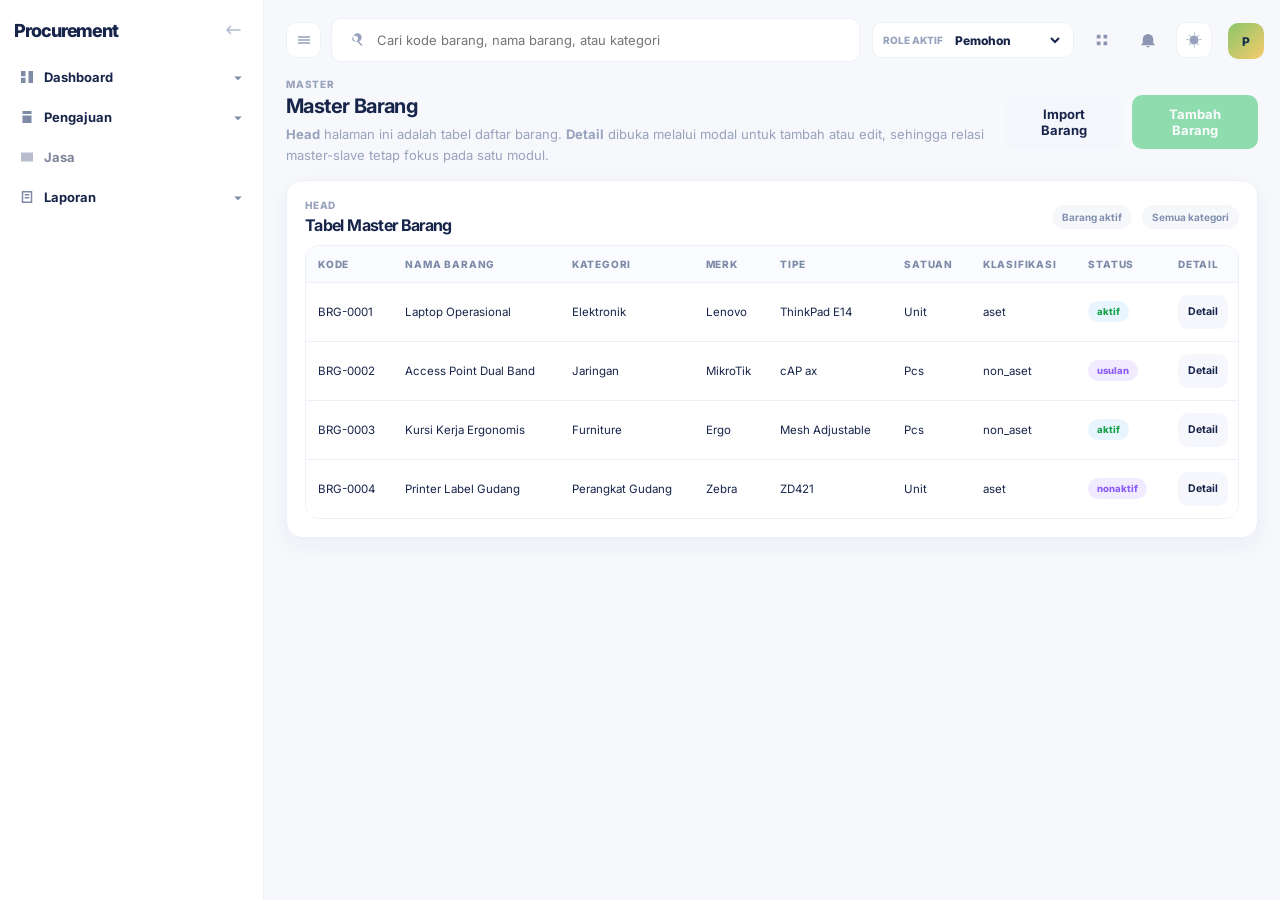
==== commit 37102459: "role akses" ====
--- a/index.html
+++ b/index.html
@@ -70,7 +70,7 @@
               <a class="nav-sublink active" href="./index.html">Barang</a>
               <a class="nav-sublink" href="./master-vendor.html">Vendor</a>
               <a class="nav-sublink" href="./master-divisi-role.html">Divisi</a>
-              <a class="nav-sublink" href="./master-divisi-role.html">Role & User</a>
+              <a class="nav-sublink" href="./master-user-role.html">User & Role</a>
             </div>
           </div>
           <div class="nav-module">
@@ -157,7 +157,7 @@
             </button>
             <div class="nav-submenu" hidden>
               <a class="nav-sublink" href="./penerimaan-barang.html">Penerimaan</a>
-              <a class="nav-sublink is-disabled" href="#">Retur</a>
+              <a class="nav-sublink" href="./retur-barang.html">Retur</a>
             </div>
           </div>
           <div class="nav-module">
--- a/styles.css
+++ b/styles.css
@@ -977,9 +977,22 @@
   height: auto;
 }
 
+.modal-card.modal-card-small {
+  width: min(520px, 100%);
+}
+
 .modal-card.modal-card-picker {
   width: min(860px, 100%);
   height: min(760px, calc(100dvh - 20px));
+}
+
+.modal-card.receipt-list-modal {
+  width: min(680px, 100%);
+  height: min(700px, calc(100dvh - 20px));
+}
+
+.receipt-list-modal table {
+  min-width: 560px;
 }
 
 .modal-head {
@@ -998,6 +1011,199 @@
   align-content: start;
   scrollbar-width: thin;
   scrollbar-color: #c5cada transparent;
+}
+
+.permission-grid {
+  display: grid;
+  grid-template-columns: repeat(2, minmax(0, 1fr));
+  gap: 8px;
+}
+
+.permission-option {
+  display: flex;
+  align-items: flex-start;
+  gap: 10px;
+  min-width: 0;
+  padding: 11px 12px;
+  border: 1px solid var(--line);
+  border-radius: var(--radius-sm);
+  background: var(--panel-soft);
+  cursor: pointer;
+}
+
+.permission-option:has(input:checked) {
+  border-color: color-mix(in srgb, var(--success) 42%, var(--line));
+  background: color-mix(in srgb, var(--success) 7%, var(--panel));
+}
+
+.permission-option input {
+  flex: 0 0 auto;
+  width: 16px;
+  height: 16px;
+  margin: 2px 0 0;
+  accent-color: var(--success);
+}
+
+.permission-option span,
+.permission-option strong,
+.permission-option small {
+  display: block;
+  min-width: 0;
+}
+
+.permission-option strong {
+  color: var(--text);
+  font-size: 12px;
+}
+
+.permission-option small {
+  margin-top: 3px;
+  color: var(--text-soft);
+  font-size: 10px;
+  line-height: 1.4;
+}
+
+.modal-card.modal-card-access {
+  width: min(760px, 100%);
+  height: min(800px, calc(100dvh - 20px));
+}
+
+.role-access-head {
+  padding-bottom: 12px;
+  border-bottom: 1px solid var(--line);
+}
+
+.role-access-meta {
+  display: flex;
+  flex-wrap: wrap;
+  gap: 6px 14px;
+  margin: 6px 0 0;
+  color: var(--text-soft);
+  font-size: 10px;
+  font-weight: 600;
+}
+
+.role-access-form {
+  flex: 1;
+  grid-template-rows: auto minmax(0, 1fr) auto;
+  max-height: none;
+  overflow: hidden;
+}
+
+.role-access-toolbar {
+  display: flex;
+  align-items: center;
+  justify-content: space-between;
+  gap: 10px;
+}
+
+.role-access-search {
+  width: min(360px, 100%);
+}
+
+.permission-groups {
+  display: grid;
+  grid-template-columns: minmax(0, 1fr);
+  gap: 10px;
+  min-height: 0;
+  overflow-y: auto;
+  padding-right: 3px;
+  scrollbar-width: thin;
+}
+
+.permission-group {
+  min-width: 0;
+  margin: 0;
+  padding: 0 12px 8px;
+  border: 1px solid var(--line);
+  border-radius: var(--radius-sm);
+  background: var(--panel-soft);
+}
+
+.permission-group legend {
+  padding: 0 7px;
+  color: var(--text);
+  font-size: 11px;
+  font-weight: 700;
+}
+
+.permission-list {
+  display: grid;
+  grid-template-columns: repeat(2, minmax(0, 1fr));
+  column-gap: 14px;
+}
+
+.permission-group .permission-option {
+  padding: 8px 2px;
+  border: 0;
+  border-radius: 0;
+  border-bottom: 1px solid var(--line);
+  background: transparent;
+}
+
+.permission-group .permission-option:last-child {
+  border-bottom: 0;
+}
+
+.permission-group .permission-option:has(input:checked) {
+  border-color: var(--line);
+  background: transparent;
+}
+
+.access-summary {
+  display: flex;
+  align-items: baseline;
+  gap: 5px;
+}
+
+.access-summary strong {
+  color: var(--text);
+  font-size: 12px;
+}
+
+.access-summary span {
+  color: var(--text-soft);
+  font-size: 9px;
+}
+
+.access-code-list {
+  color: var(--text-soft);
+  font-size: 10px;
+  white-space: nowrap;
+}
+
+.access-page-tabs {
+  display: inline-flex;
+  align-items: center;
+  gap: 3px;
+  width: fit-content;
+  margin-bottom: 12px;
+  padding: 4px;
+  border: 1px solid var(--line);
+  border-radius: var(--radius-sm);
+  background: var(--panel);
+}
+
+.access-page-tab {
+  min-height: 34px;
+  padding: 0 16px;
+  border: 0;
+  border-radius: 7px;
+  background: transparent;
+  color: var(--text-soft);
+  font: inherit;
+  font-size: 11px;
+  font-weight: 700;
+  cursor: pointer;
+}
+
+.access-page-tab.active {
+  background: #16214a;
+  color: #fff;
+}
+
+.access-tab-panel[hidden] {
+  display: none !important;
 }
 
 .modal-form::-webkit-scrollbar {
@@ -1298,6 +1504,70 @@
   outline: 0;
 }
 
+/* Keep access controls isolated from the generic modal input layout. */
+.role-access-form,
+.role-access-form .permission-groups,
+.role-access-form .permission-group,
+.role-access-form .permission-list,
+.role-access-form .permission-option,
+.role-access-form .permission-option > span {
+  min-width: 0;
+}
+
+.role-access-form .permission-groups {
+  overflow-x: hidden;
+}
+
+.role-access-form .permission-group {
+  min-inline-size: 0;
+  overflow: hidden;
+}
+
+.role-access-form .permission-option {
+  display: grid;
+  grid-template-columns: 18px minmax(0, 1fr);
+  align-items: start;
+  gap: 9px;
+}
+
+.role-access-form .permission-option input[type="checkbox"] {
+  width: 16px;
+  min-width: 16px;
+  height: 16px;
+  margin: 2px 0 0;
+  padding: 0;
+  border: 1px solid var(--line);
+  border-radius: 3px;
+  background: var(--panel);
+  accent-color: var(--success);
+}
+
+.role-access-form .permission-option > span {
+  display: block;
+  margin: 0;
+  overflow-wrap: anywhere;
+}
+
+.role-access-form .permission-option strong,
+.role-access-form .permission-option small {
+  display: block;
+  margin: 0;
+}
+
+.role-access-form .permission-option small {
+  margin-top: 2px;
+}
+
+.role-access-form .role-access-search input {
+  width: 100%;
+  min-width: 0;
+  padding: 0;
+  border: 0;
+  border-radius: 0;
+  background: transparent;
+  box-shadow: none;
+}
+
 .modal-form input[readonly],
 .modal-form textarea[readonly] {
   background: #f2f5fb;
@@ -1333,6 +1603,49 @@
   margin: 0;
   color: var(--text-soft);
   line-height: 1.5;
+}
+
+.return-summary-meta {
+  display: flex;
+  flex-wrap: wrap;
+  gap: 6px 14px;
+  margin-top: 4px;
+  color: var(--text-soft);
+  font-size: 10px;
+}
+
+.return-summary-meta span,
+.return-summary-meta b {
+  display: inline;
+  margin: 0;
+}
+
+.return-summary-meta b {
+  color: var(--text);
+}
+
+#returnItemPickerList input[type="radio"] {
+  width: 16px;
+  min-width: 16px;
+  height: 16px;
+  margin: 0;
+  padding: 0;
+  accent-color: var(--success);
+}
+
+#returnItemPickerList td strong,
+#returnItemPickerList td small {
+  display: block;
+}
+
+#returnItemPickerList td small {
+  margin-top: 3px;
+  color: var(--text-soft);
+}
+
+#returnItemPickerList tr.is-disabled {
+  cursor: default;
+  opacity: 0.58;
 }
 
 .reference-shell {
@@ -1468,8 +1781,8 @@
 }
 
 .table-group-row td {
-  background: var(--soft);
-  color: var(--muted);
+  background: var(--panel-soft);
+  color: var(--text-soft);
   font-weight: 600;
 }
 
@@ -1488,11 +1801,11 @@
   padding: 12px 14px;
   border: 1px solid var(--line);
   border-radius: 14px;
-  background: var(--soft);
+  background: var(--panel-soft);
 }
 
 .table-summary span {
-  color: var(--muted);
+  color: var(--text-soft);
   font-size: 12px;
   font-weight: 700;
 }
@@ -1755,6 +2068,37 @@
   flex-wrap: nowrap;
 }
 
+.table-input {
+  width: 100%;
+  min-width: 88px;
+  height: 34px;
+  padding: 6px 8px;
+  border: 1px solid var(--line);
+  border-radius: 10px;
+  background: var(--panel);
+  color: var(--text);
+  font: inherit;
+  font-size: 11px;
+  outline: none;
+}
+
+.table-input:focus {
+  border-color: #2b80ff;
+  box-shadow: 0 0 0 3px rgba(43, 128, 255, 0.12);
+}
+
+[data-select-receipt-item] {
+  cursor: pointer;
+}
+
+[data-select-receipt-item]:hover {
+  background: #f6f9ff;
+}
+
+body[data-theme="dark"] [data-select-receipt-item]:hover {
+  background: #19263d;
+}
+
 .draft-items-table td:last-child,
 .draft-items-table th:last-child {
   width: 1%;
@@ -1889,6 +2233,18 @@
     padding: 12px;
   }
 
+  .topbar-left {
+    display: grid;
+    grid-template-columns: auto minmax(0, 1fr);
+    width: 100%;
+    min-width: 0;
+  }
+
+  .topbar-left .search-shell {
+    width: 100%;
+    min-width: 0;
+  }
+
   .panel {
     padding: 12px;
     border-radius: 14px;
@@ -1931,6 +2287,44 @@
     height: auto;
   }
 
+  .permission-grid {
+    grid-template-columns: 1fr;
+  }
+
+  .modal-card.modal-card-access {
+    height: calc(100dvh - 16px);
+  }
+
+  .role-access-toolbar {
+    align-items: stretch;
+    flex-direction: column;
+  }
+
+  .role-access-search {
+    width: 100%;
+  }
+
+  .permission-groups {
+    grid-template-columns: 1fr;
+  }
+
+  .permission-list {
+    grid-template-columns: 1fr;
+  }
+
+  .access-page-tabs {
+    display: grid;
+    grid-template-columns: repeat(2, minmax(0, 1fr));
+    width: 100%;
+  }
+
+  .modal-actions > button,
+  .modal-actions .primary-button,
+  .modal-actions .secondary-button {
+    flex: 1 1 100%;
+    min-height: 40px;
+  }
+
   .detail-summary-compact .detail-list {
     grid-template-columns: 1fr;
   }
@@ -1938,4 +2332,60 @@
   .detail-table-section {
     min-height: 240px;
   }
-}
+
+  .receipt-items-wrap {
+    border: 0;
+    background: transparent;
+    overflow: visible;
+  }
+
+  .receipt-items-wrap table,
+  .receipt-items-wrap thead,
+  .receipt-items-wrap tbody,
+  .receipt-items-wrap tr,
+  .receipt-items-wrap td {
+    display: block;
+    min-width: 0;
+    width: 100%;
+  }
+
+  .receipt-items-wrap thead {
+    display: none;
+  }
+
+  .receipt-items-wrap tr {
+    margin-bottom: 10px;
+    padding: 12px;
+    border: 1px solid var(--line);
+    border-radius: var(--radius-md);
+    background: var(--panel);
+  }
+
+  .receipt-items-wrap td {
+    display: grid;
+    grid-template-columns: 92px minmax(0, 1fr);
+    gap: 10px;
+    align-items: start;
+    padding: 7px 0;
+    border-bottom: 1px solid var(--line);
+  }
+
+  .receipt-items-wrap td:last-child {
+    border-bottom: 0;
+    padding-bottom: 0;
+  }
+
+  .receipt-items-wrap td::before {
+    content: attr(data-label);
+    color: var(--text-soft);
+    font-size: 10px;
+    font-weight: 800;
+    letter-spacing: 0.06em;
+    text-transform: uppercase;
+  }
+
+  .receipt-items-wrap .table-action {
+    width: 100%;
+    min-height: 34px;
+  }
+}
